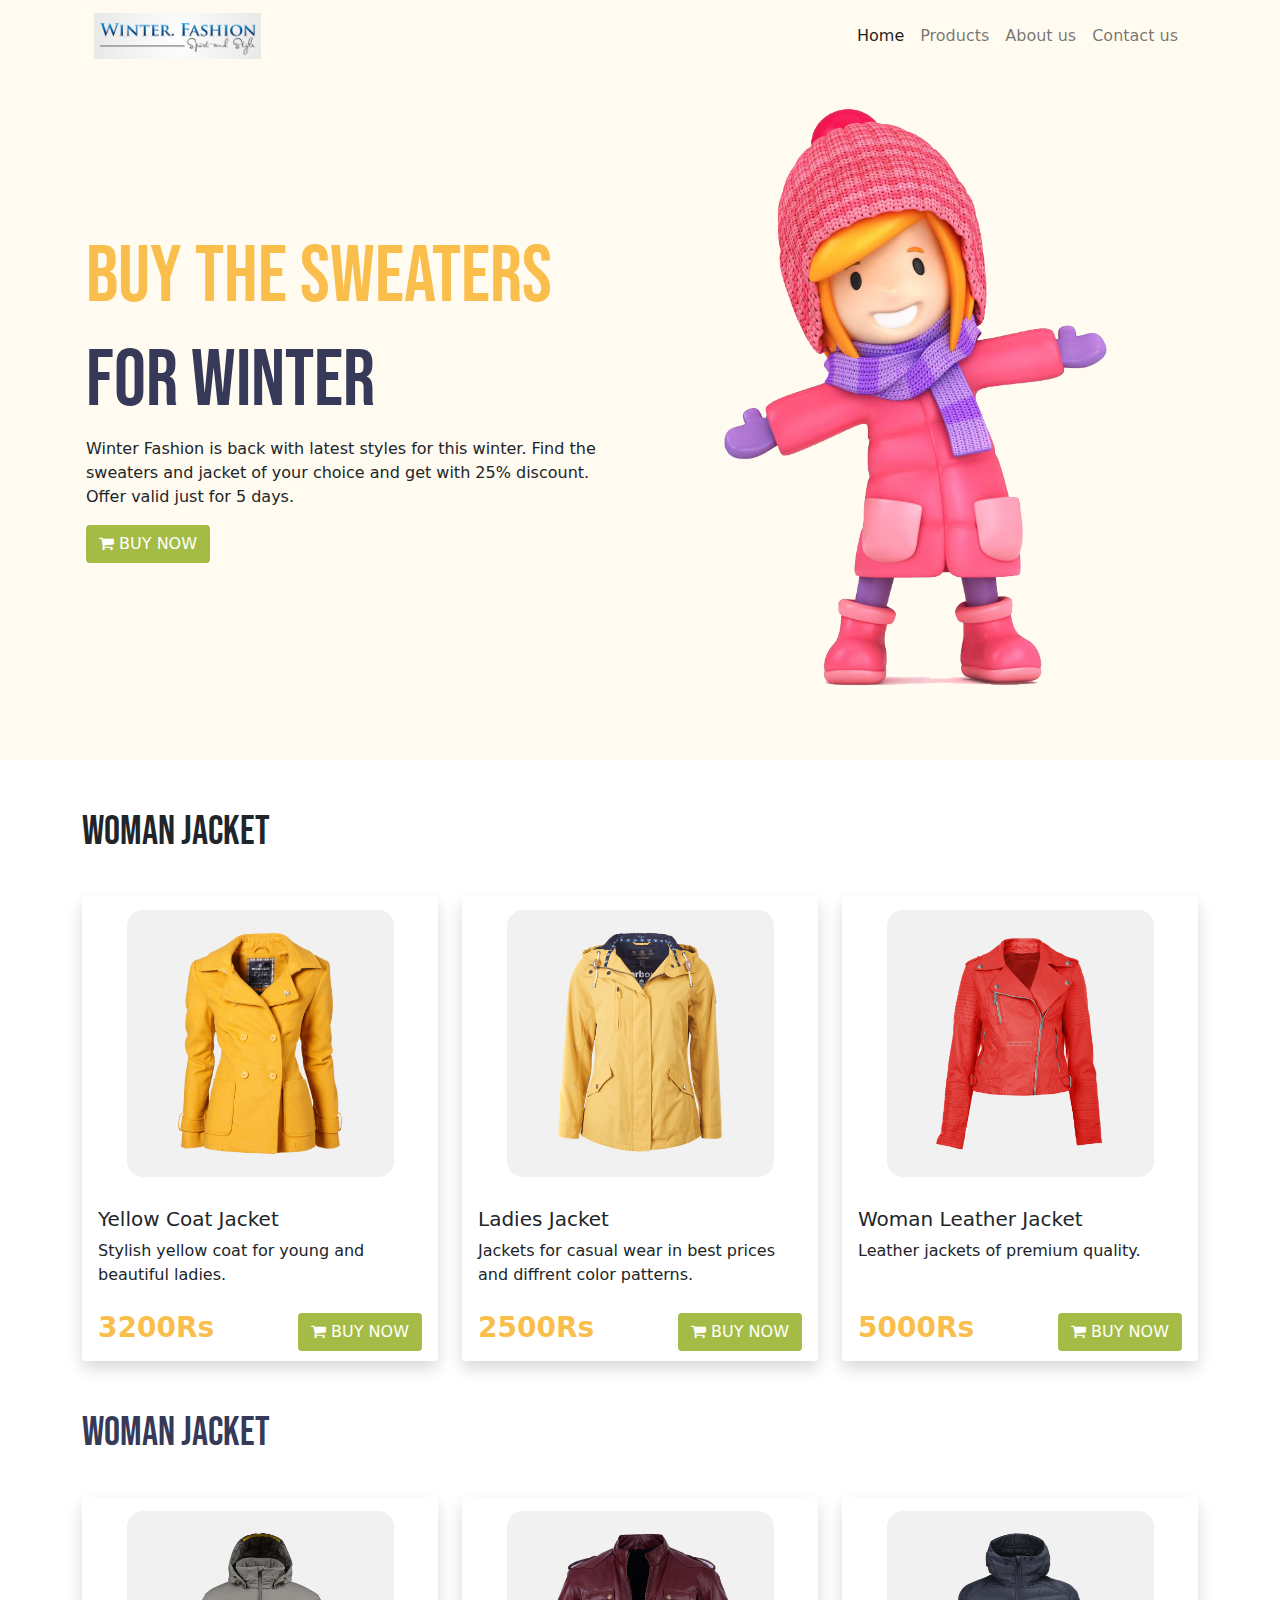
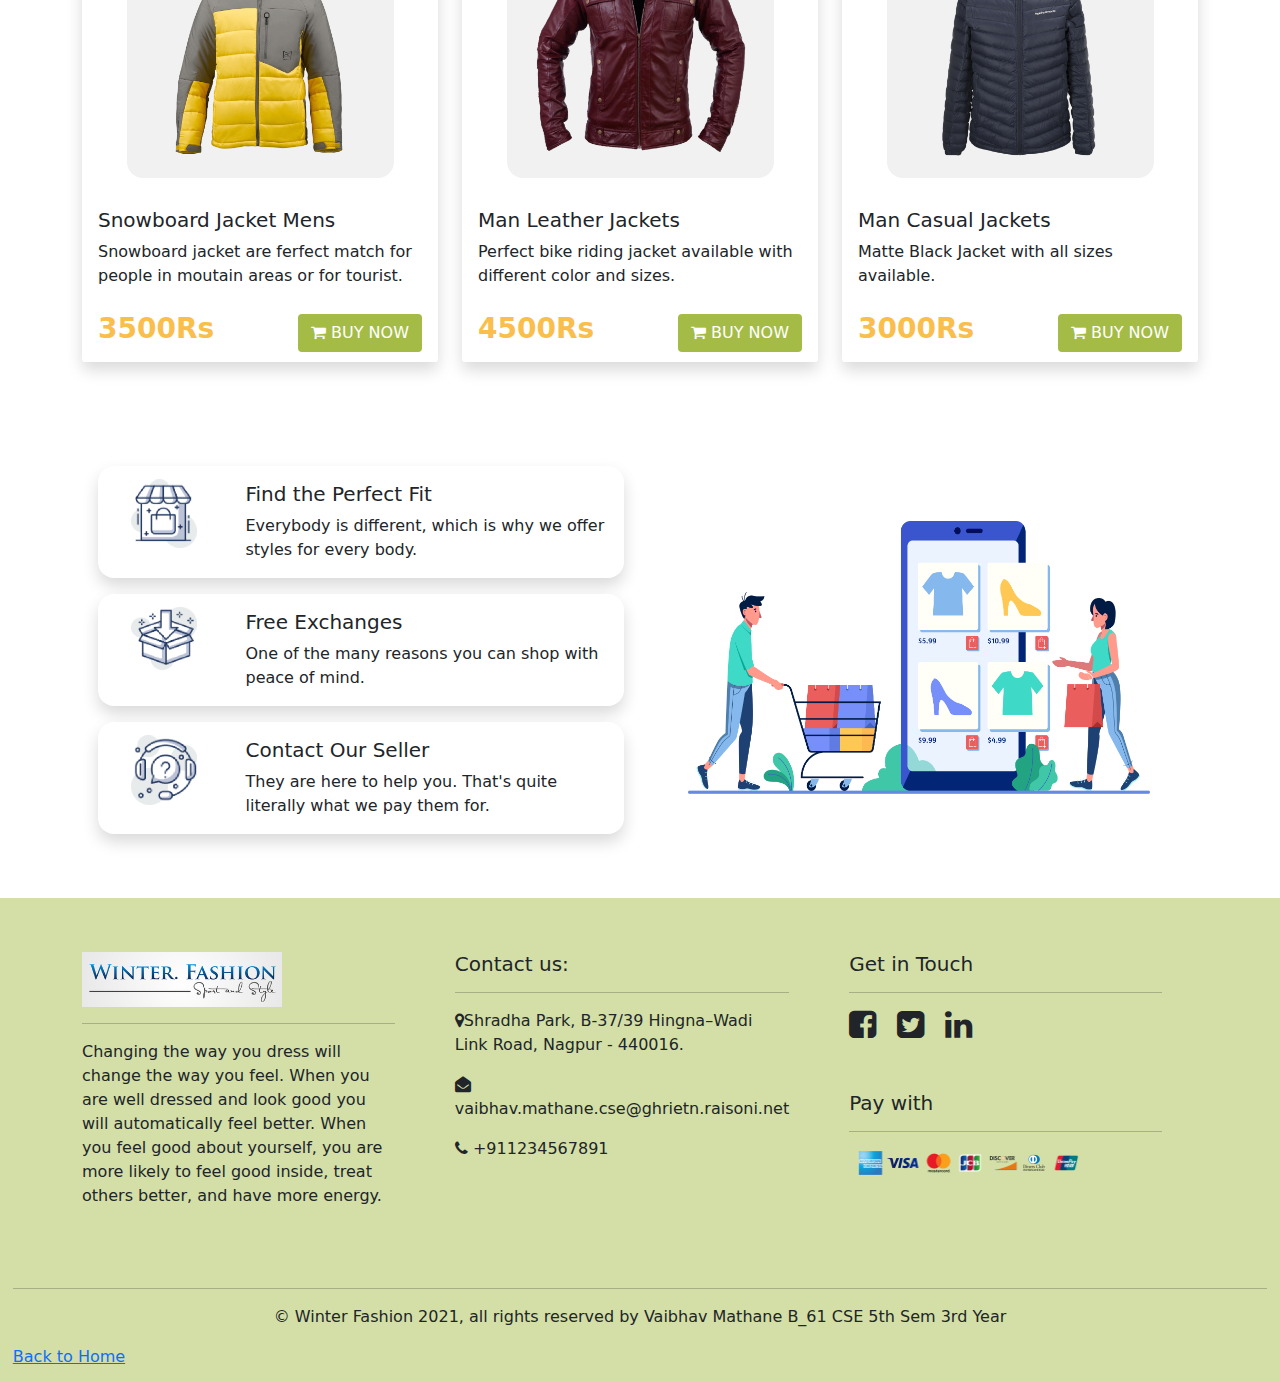
==== index.html @ d0e10946 "Initial commit" ====
<!DOCTYPE html>
<html lang="en">
  <head>
    <meta charset="UTF-8" />
    <meta name="viewport" content="width=device-width, initial-scale=1.0" />
    <title>Winter Fashion</title>
    <link rel="stylesheet" href="css/bootstrap.min.css" />
    <link rel="stylesheet" href="css/style.css" />
    <link rel="preconnect" href="https://fonts.gstatic.com" />
    <link
      href="https://fonts.googleapis.com/css2?family=Bebas+Neue&display=swap"
      rel="stylesheet"
    />
    <link
      rel="stylesheet"
      href="https://cdnjs.cloudflare.com/ajax/libs/font-awesome/4.7.0/css/font-awesome.min.css"
    />
  </head>
  <body>
    <!--Nav bar-->
    <section class="head-section">
      <header class="container">
        <nav class="navbar navbar-expand-lg navbar-light penguin-nabbar">
          <div class="container-fluid">
            <a class="navbar-brand" href="#">
              <img
                src="Images/logo.png"
                alt=""
                class="penguin-logo img-fluid"
              />
            </a>
            <button
              class="navbar-toggler"
              type="button"
              data-bs-toggle="collapse"
              data-bs-target="#navbarNav"
              aria-controls="navbarNav"
              aria-expanded="false"
              aria-label="Toggle navigation"
            >
              <span class="navbar-toggler-icon"></span>
            </button>
            <div
              class="collapse navbar-collapse justify-content-end"
              id="navbarNav"
            >
              <ul class="navbar-nav">
                <li class="nav-item">
                  <a class="nav-link active" aria-current="page" href="#"
                    >Home</a
                  >
                </li>
                <li class="nav-item">
                  <a class="nav-link" href="#products">Products</a>
                </li>
                <li class="nav-item">
                  <a class="nav-link" href="#about-us">About us</a>
                </li>
                <li class="nav-item">
                  <a class="nav-link" href="#contact-us">Contact us</a>
                </li>
              </ul>
            </div>
          </div>
        </nav>
      </header>
    </section>

    <main>
      <!--Banner section-->
      <section class="head-section">
        <div class="pt-2 pb-5 container">
          <div class="row d-flex align-items-center">
            <div class="col-md-6 px-3">
              <h1 id="text-style">Buy the Sweaters</h1>
              <h1 class="text-style2">for Winter</h1>
              <p>
                Winter Fashion is back with latest styles for this winter. Find
                the sweaters and jacket of your choice and get with 25%
                discount. Offer valid just for 5 days.
              </p>
              <button type="button" class="btn penguin-btn">
                <i class="fa fa-shopping-cart"></i> BUY NOW
              </button>
            </div>
            <div class="col-md-6 how-img px-5">
              <img src="Images/bannar-profile.png" class="img-fluid" alt="" />
            </div>
          </div>
        </div>
      </section>

      <!--Woman collection section-->
      <section id="products" class="container mt-5">
        <h1>Woman Jacket</h1>
        <div class="row row-cols-1 row-cols-md-3 g-4 mt-3">
          <div class="col">
            <div class="card h-100 penguin-card-border shadow rounded">
              <img
                src="Images/woman/woman-jak1.png"
                class="card-img-top penguin-card-img w-75"
                alt="..."
              />
              <div class="card-body">
                <h5 class="card-title">Yellow Coat Jacket</h5>
                <p class="card-text">
                  Stylish yellow coat for young and beautiful ladies.
                </p>
              </div>
              <div
                class="card-footer d-flex justify-content-between align-items-center penguin-card-footer"
              >
                <div>
                  <h3 class="price-text-style">3200Rs</h3>
                </div>
                <div>
                  <button type="button" class="btn penguin-btn">
                    <i class="fa fa-shopping-cart"></i> BUY NOW
                  </button>
                </div>
              </div>
            </div>
          </div>
          <div class="col">
            <div class="card h-100 penguin-card-border shadow rounded">
              <img
                src="Images/woman/woman-jak2.png"
                class="card-img-top penguin-card-img w-75"
                alt="..."
              />
              <div class="card-body">
                <h5 class="card-title">Ladies Jacket</h5>
                <p class="card-text">
                  Jackets for casual wear in best prices and diffrent color
                  patterns.
                </p>
              </div>
              <div
                class="card-footer d-flex justify-content-between align-items-center penguin-card-footer"
              >
                <div>
                  <h3 class="price-text-style">2500Rs</h3>
                </div>
                <div>
                  <button type="button" class="btn penguin-btn">
                    <i class="fa fa-shopping-cart"></i> BUY NOW
                  </button>
                </div>
              </div>
            </div>
          </div>
          <div class="col">
            <div class="card h-100 penguin-card-border shadow rounded">
              <img
                src="Images/woman/woman-jak3.png"
                class="card-img-top penguin-card-img w-75"
                alt="..."
              />
              <div class="card-body">
                <h5 class="card-title">Woman Leather Jacket</h5>
                <p class="card-text">
                  Leather jackets of premium quality.
                </p>
              </div>
              <div
                class="card-footer d-flex justify-content-between align-items-center penguin-card-footer"
              >
                <div>
                  <h3 class="price-text-style">5000Rs</h3>
                </div>
                <div>
                  <button type="button" class="btn penguin-btn">
                    <i class="fa fa-shopping-cart"></i> BUY NOW
                  </button>
                </div>
              </div>
            </div>
          </div>
        </div>
      </section>

      <!--Men collection section-->
      <section class="container mt-5">
        <h1 class="penguin-catagory">Woman Jacket</h1>
        <div class="row row-cols-1 row-cols-md-3 g-4 mt-3">
          <div class="col">
            <div class="card h-100 penguin-card-border shadow rounded">
              <img
                src="Images/man/man-jak1.png"
                class="card-img-top penguin-card-img w-75"
                alt="..."
              />
              <div class="card-body">
                <h5 class="card-title">Snowboard Jacket Mens</h5>
                <p class="card-text">
                  Snowboard jacket are ferfect match for people in moutain areas
                  or for tourist.
                </p>
              </div>
              <div
                class="card-footer d-flex justify-content-between align-items-center penguin-card-footer"
              >
                <div>
                  <h3 class="price-text-style">3500Rs</h3>
                </div>
                <div>
                  <button type="button" class="btn penguin-btn">
                    <i class="fa fa-shopping-cart"></i> BUY NOW
                  </button>
                </div>
              </div>
            </div>
          </div>
          <div class="col">
            <div class="card h-100 penguin-card-border shadow rounded">
              <img
                src="Images/man/man-jak3.png"
                class="card-img-top penguin-card-img w-75"
                alt="..."
              />
              <div class="card-body">
                <h5 class="card-title">Man Leather Jackets</h5>
                <p class="card-text">
                  Perfect bike riding jacket available with different color and
                  sizes.
                </p>
              </div>
              <div
                class="card-footer d-flex justify-content-between align-items-center penguin-card-footer"
              >
                <div>
                  <h3 class="price-text-style">4500Rs</h3>
                </div>
                <div>
                  <button type="button" class="btn penguin-btn">
                    <i class="fa fa-shopping-cart"></i> BUY NOW
                  </button>
                </div>
              </div>
            </div>
          </div>
          <div class="col">
            <div class="card h-100 penguin-card-border shadow rounded">
              <img
                src="Images/man/man-jak2.png"
                class="card-img-top penguin-card-img w-75"
                alt="..."
              />
              <div class="card-body">
                <h5 class="card-title">Man Casual Jackets</h5>
                <p class="card-text">
                  Matte Black Jacket with all sizes available.
                </p>
              </div>
              <div
                class="card-footer d-flex justify-content-between align-items-center penguin-card-footer"
              >
                <div>
                  <h3 class="price-text-style">3000Rs</h3>
                </div>
                <div>
                  <button type="button" class="btn penguin-btn">
                    <i class="fa fa-shopping-cart"></i> BUY NOW
                  </button>
                </div>
              </div>
            </div>
          </div>
        </div>
      </section>

      <!--Some information section-->
      <section class="container mt-5 pt-5">
        <div class="pt-2 pb-5 container">
          <div
            class="row d-flex align-items-center flex-column-reverse flex-lg-row"
          >
            <div class="col-md-6 px-3">
              <div
                class="card mb-3 penguin-card-border shadow"
                style="max-width: 540px;"
              >
                <div class="row g-0">
                  <div class="col-md-3">
                    <img
                      src="icon/image 12.png"
                      class="w-50 penguin-info"
                      alt="..."
                    />
                  </div>
                  <div class="col-md-9">
                    <div class="card-body">
                      <h5 class="card-title">Find the Perfect Fit</h5>
                      <p class="card-text">
                        Everybody is different, which is why we offer styles for
                        every body.
                      </p>
                    </div>
                  </div>
                </div>
              </div>
              <div
                class="card mb-3 penguin-card-border shadow"
                style="max-width: 540px;"
              >
                <div class="row g-0">
                  <div class="col-md-3">
                    <img
                      src="icon/image 13.png"
                      class="w-50 penguin-info"
                      alt="..."
                    />
                  </div>
                  <div class="col-md-9">
                    <div class="card-body">
                      <h5 class="card-title">Free Exchanges</h5>
                      <p class="card-text">
                        One of the many reasons you can shop with peace of mind.
                      </p>
                    </div>
                  </div>
                </div>
              </div>
              <div
                class="card mb-3 penguin-card-border shadow"
                style="max-width: 540px;"
              >
                <div class="row g-0">
                  <div class="col-md-3">
                    <img
                      src="icon/image 14.png"
                      class="w-50 penguin-info"
                      alt="..."
                    />
                  </div>
                  <div class="col-md-9">
                    <div class="card-body">
                      <h5 class="card-title">Contact Our Seller</h5>
                      <p class="card-text">
                        They are here to help you. That's quite literally what
                        we pay them for.
                      </p>
                    </div>
                  </div>
                </div>
              </div>
            </div>
            <div class="col-md-6 how-img px-5">
              <img src="icon/XMLID 1.png" class="img-fluid" alt="" />
            </div>
          </div>
        </div>
      </section>
    </main>

    <!--Footer section-->
    <section class="footer-section">
      <div class="container pb-5">
        <div class="row">
          <div id="about-us" class="col-sm pe-5 pt-3">
            <img src="Images/logo.png" alt="" class="penguin-logo img-fluid" />
            <hr />
            <p>
              Changing the way you dress will change the way you feel. When you
              are well dressed and look good you will automatically feel better.
              When you feel good about yourself, you are more likely to feel
              good inside, treat others better, and have more energy.
            </p>
          </div>
          <div id="contact-us" class="col-sm pe-5 pt-3">
            <h5>Contact us:</h5>
            <hr />
            <p>
              <i class="fa fa-map-marker fa-1x"> </i>Shradha Park, B-37/39
              Hingna–Wadi Link Road, Nagpur - 440016.
            </p>
            <p>
              <i class="fa fa-envelope-open"></i>
              vaibhav.mathane.cse@ghrietn.raisoni.net
            </p>
            <p><i class="fa fa-phone"></i> +911234567891</p>
          </div>
          <div class="col-sm pe-5 pt-3">
            <div>
              <h5>Get in Touch</h5>
              <hr />
              <i class="fa fa-facebook-square fa-2x pe-3"> </i>
              <i class="fa fa-twitter-square fa-2x pe-3"></i>
              <i class="fa fa-linkedin fa-2x pe-3"></i>
            </div>
            <div class="pt-5">
              <h5>Pay with</h5>
              <hr />
              <img src="icon/pay.png" class="w-75" alt="" />
            </div>
          </div>
        </div>
      </div>
      <footer>
        <hr />
        <p class="text-center">
          © Winter Fashion 2021, all rights reserved by Vaibhav Mathane B_61 CSE
          5th Sem 3rd Year
        </p>
        <a href="index2.html" class="text-center">Back to Home</a>
      </footer>
    </section>
    <script src="js/bootstrap.min.js"></script>
  </body>
</html>
---- css/style.css ----
* {
  border: 0;
  padding: 0;
}
.penguin-logo {
  width: 200px;
}
.head-section {
  background-color: rgba(255, 251, 240, 1);
}
.penguin-navbar {
  background-color: 0;
}
h1 {
  font-family: "Bebas Neue", cursive;
}
#text-style {
  color: rgba(250, 190, 76, 1);
  font-size: 80px;
}
.text-style2 {
  font-size: 80px;
}
.penguin-catagory,
.text-style2 {
  color: rgba(54, 57, 88, 1);
}
.penguin-card-img {
  padding: 5%;
  background-color: rgba(241, 241, 241, 1);
  margin: 4% auto;
}
.penguin-info {
  display: block;
  margin-left: auto;
  margin-right: auto;
  margin-top: 10%;
}
.penguin-card-border,
.penguin-card-img {
  border-radius: 1em;
}
.price-text-style {
  color: rgba(250, 190, 76, 1);
  font-weight: bold;
}
.penguin-card-footer,
.penguin-card-border {
  background-color: white;
  border: 0;
}
.penguin-btn {
  background-color: rgba(164, 188, 70, 1);
  color: white;
}
.footer-section {
  background-color: hsla(72, 47%, 51%, 0.486);
  padding: 3% 1% 1% 1%;
}
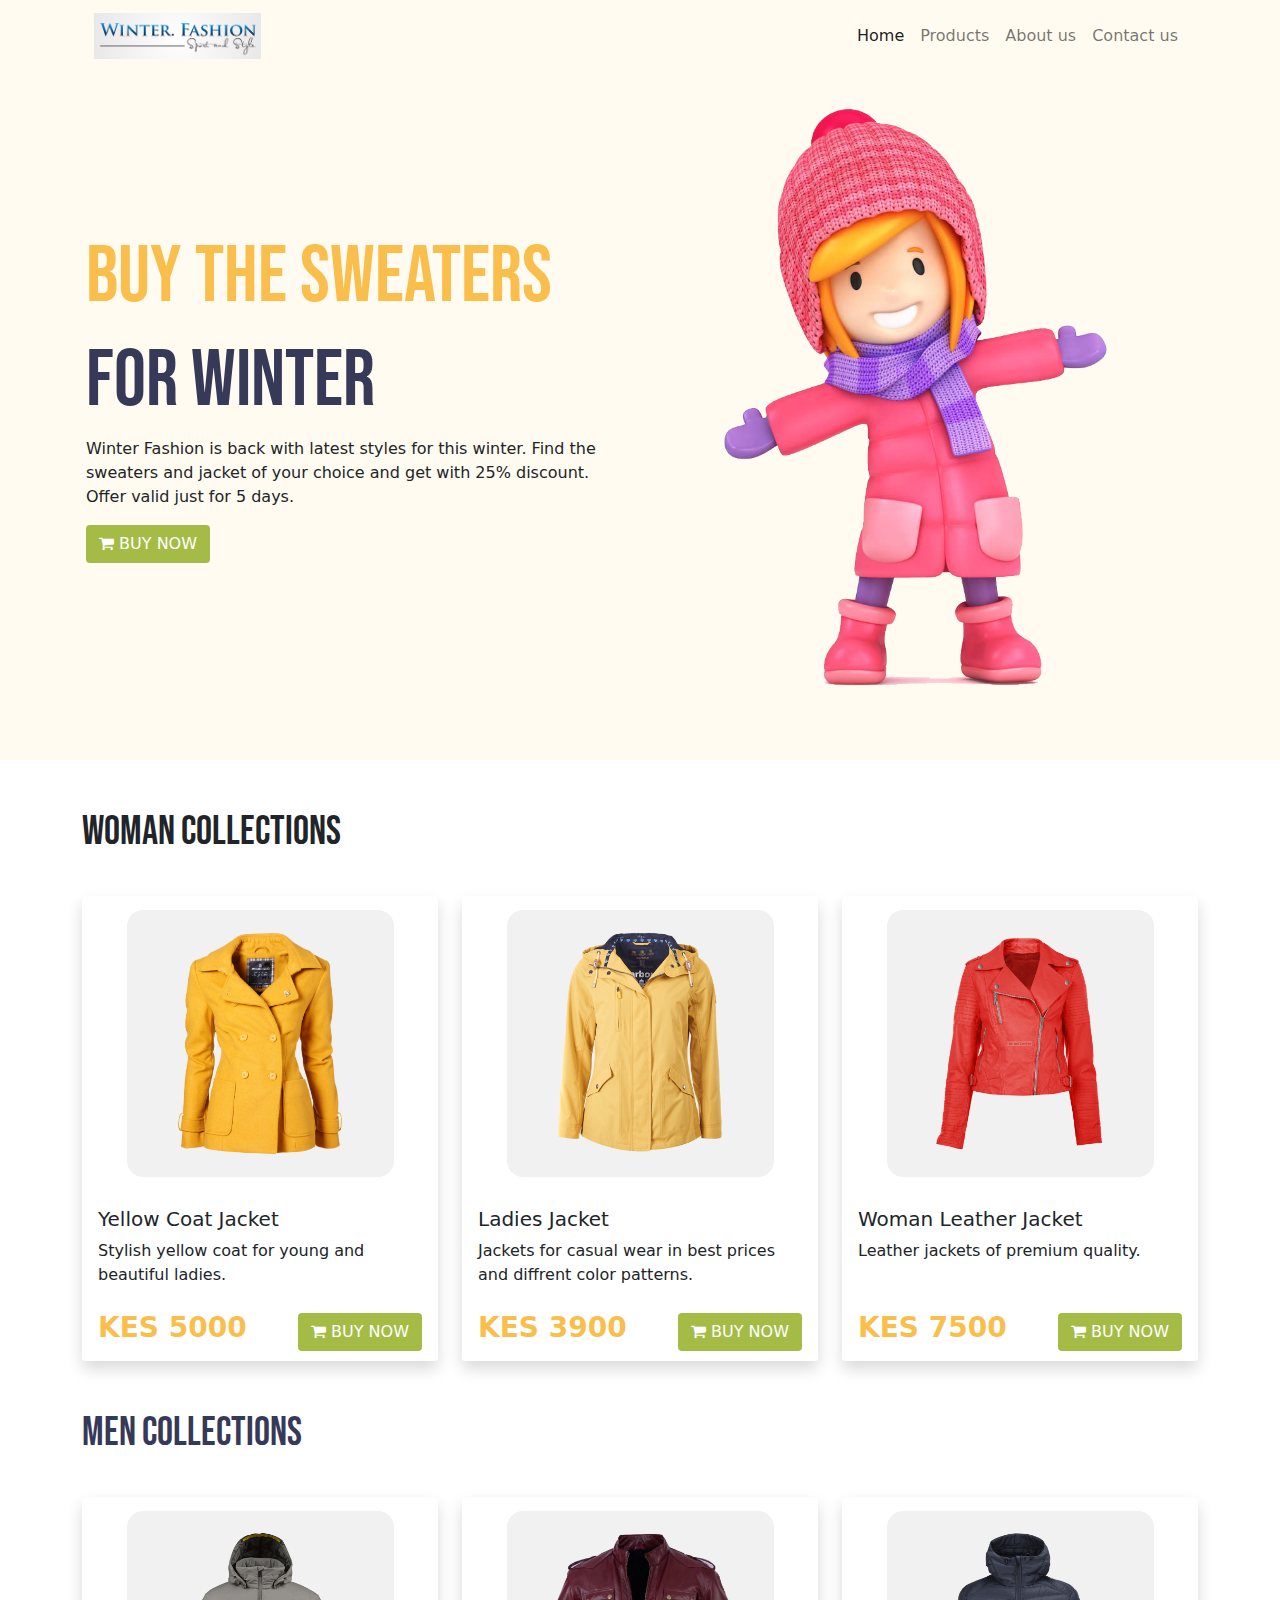
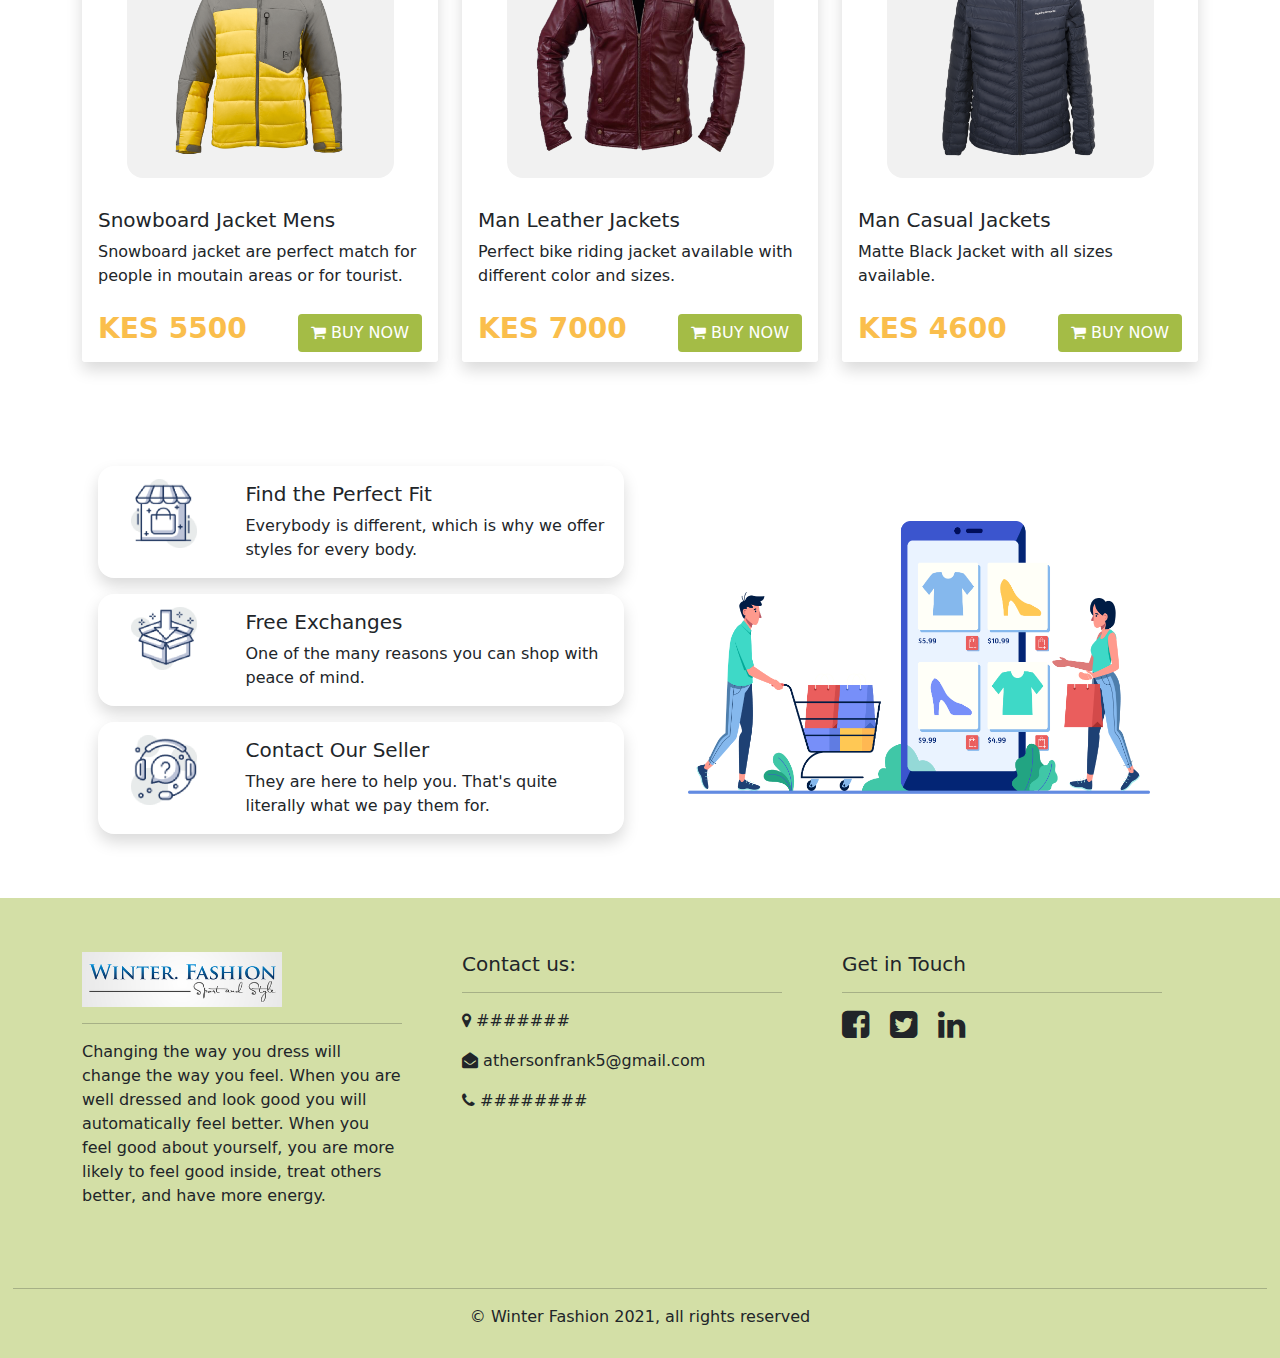
==== commit 3342f5d0: "updated" ====
--- a/index.html
+++ b/index.html
@@ -15,6 +15,7 @@
       rel="stylesheet"
       href="https://cdnjs.cloudflare.com/ajax/libs/font-awesome/4.7.0/css/font-awesome.min.css"
     />
+    <link rel="icon" href="icon/icons/icon.ico" />  
   </head>
   <body>
     <!--Nav bar-->
@@ -92,7 +93,7 @@
 
       <!--Woman collection section-->
       <section id="products" class="container mt-5">
-        <h1>Woman Jacket</h1>
+        <h1>Woman Collections</h1>
         <div class="row row-cols-1 row-cols-md-3 g-4 mt-3">
           <div class="col">
             <div class="card h-100 penguin-card-border shadow rounded">
@@ -111,7 +112,7 @@
                 class="card-footer d-flex justify-content-between align-items-center penguin-card-footer"
               >
                 <div>
-                  <h3 class="price-text-style">3200Rs</h3>
+                  <h3 class="price-text-style">KES 5000</h3>
                 </div>
                 <div>
                   <button type="button" class="btn penguin-btn">
@@ -139,7 +140,7 @@
                 class="card-footer d-flex justify-content-between align-items-center penguin-card-footer"
               >
                 <div>
-                  <h3 class="price-text-style">2500Rs</h3>
+                  <h3 class="price-text-style">KES 3900</h3>
                 </div>
                 <div>
                   <button type="button" class="btn penguin-btn">
@@ -166,7 +167,7 @@
                 class="card-footer d-flex justify-content-between align-items-center penguin-card-footer"
               >
                 <div>
-                  <h3 class="price-text-style">5000Rs</h3>
+                  <h3 class="price-text-style">KES 7500</h3>
                 </div>
                 <div>
                   <button type="button" class="btn penguin-btn">
@@ -181,7 +182,7 @@
 
       <!--Men collection section-->
       <section class="container mt-5">
-        <h1 class="penguin-catagory">Woman Jacket</h1>
+        <h1 class="penguin-catagory">Men Collections</h1>
         <div class="row row-cols-1 row-cols-md-3 g-4 mt-3">
           <div class="col">
             <div class="card h-100 penguin-card-border shadow rounded">
@@ -193,7 +194,7 @@
               <div class="card-body">
                 <h5 class="card-title">Snowboard Jacket Mens</h5>
                 <p class="card-text">
-                  Snowboard jacket are ferfect match for people in moutain areas
+                  Snowboard jacket are perfect match for people in moutain areas
                   or for tourist.
                 </p>
               </div>
@@ -201,7 +202,7 @@
                 class="card-footer d-flex justify-content-between align-items-center penguin-card-footer"
               >
                 <div>
-                  <h3 class="price-text-style">3500Rs</h3>
+                  <h3 class="price-text-style">KES 5500</h3>
                 </div>
                 <div>
                   <button type="button" class="btn penguin-btn">
@@ -229,7 +230,7 @@
                 class="card-footer d-flex justify-content-between align-items-center penguin-card-footer"
               >
                 <div>
-                  <h3 class="price-text-style">4500Rs</h3>
+                  <h3 class="price-text-style">KES 7000</h3>
                 </div>
                 <div>
                   <button type="button" class="btn penguin-btn">
@@ -256,7 +257,7 @@
                 class="card-footer d-flex justify-content-between align-items-center penguin-card-footer"
               >
                 <div>
-                  <h3 class="price-text-style">3000Rs</h3>
+                  <h3 class="price-text-style">KES 4600</h3>
                 </div>
                 <div>
                   <button type="button" class="btn penguin-btn">
@@ -371,14 +372,14 @@
             <h5>Contact us:</h5>
             <hr />
             <p>
-              <i class="fa fa-map-marker fa-1x"> </i>Shradha Park, B-37/39
-              Hingna–Wadi Link Road, Nagpur - 440016.
+              <i class="fa fa-map-marker fa-1x"> </i>
+                  #######
             </p>
             <p>
               <i class="fa fa-envelope-open"></i>
-              vaibhav.mathane.cse@ghrietn.raisoni.net
+              athersonfrank5@gmail.com
             </p>
-            <p><i class="fa fa-phone"></i> +911234567891</p>
+            <p><i class="fa fa-phone"></i> ########</p>
           </div>
           <div class="col-sm pe-5 pt-3">
             <div>
@@ -388,21 +389,14 @@
               <i class="fa fa-twitter-square fa-2x pe-3"></i>
               <i class="fa fa-linkedin fa-2x pe-3"></i>
             </div>
-            <div class="pt-5">
-              <h5>Pay with</h5>
-              <hr />
-              <img src="icon/pay.png" class="w-75" alt="" />
-            </div>
           </div>
         </div>
       </div>
       <footer>
         <hr />
         <p class="text-center">
-          © Winter Fashion 2021, all rights reserved by Vaibhav Mathane B_61 CSE
-          5th Sem 3rd Year
+          © Winter Fashion 2021, all rights reserved
         </p>
-        <a href="index2.html" class="text-center">Back to Home</a>
       </footer>
     </section>
     <script src="js/bootstrap.min.js"></script>
